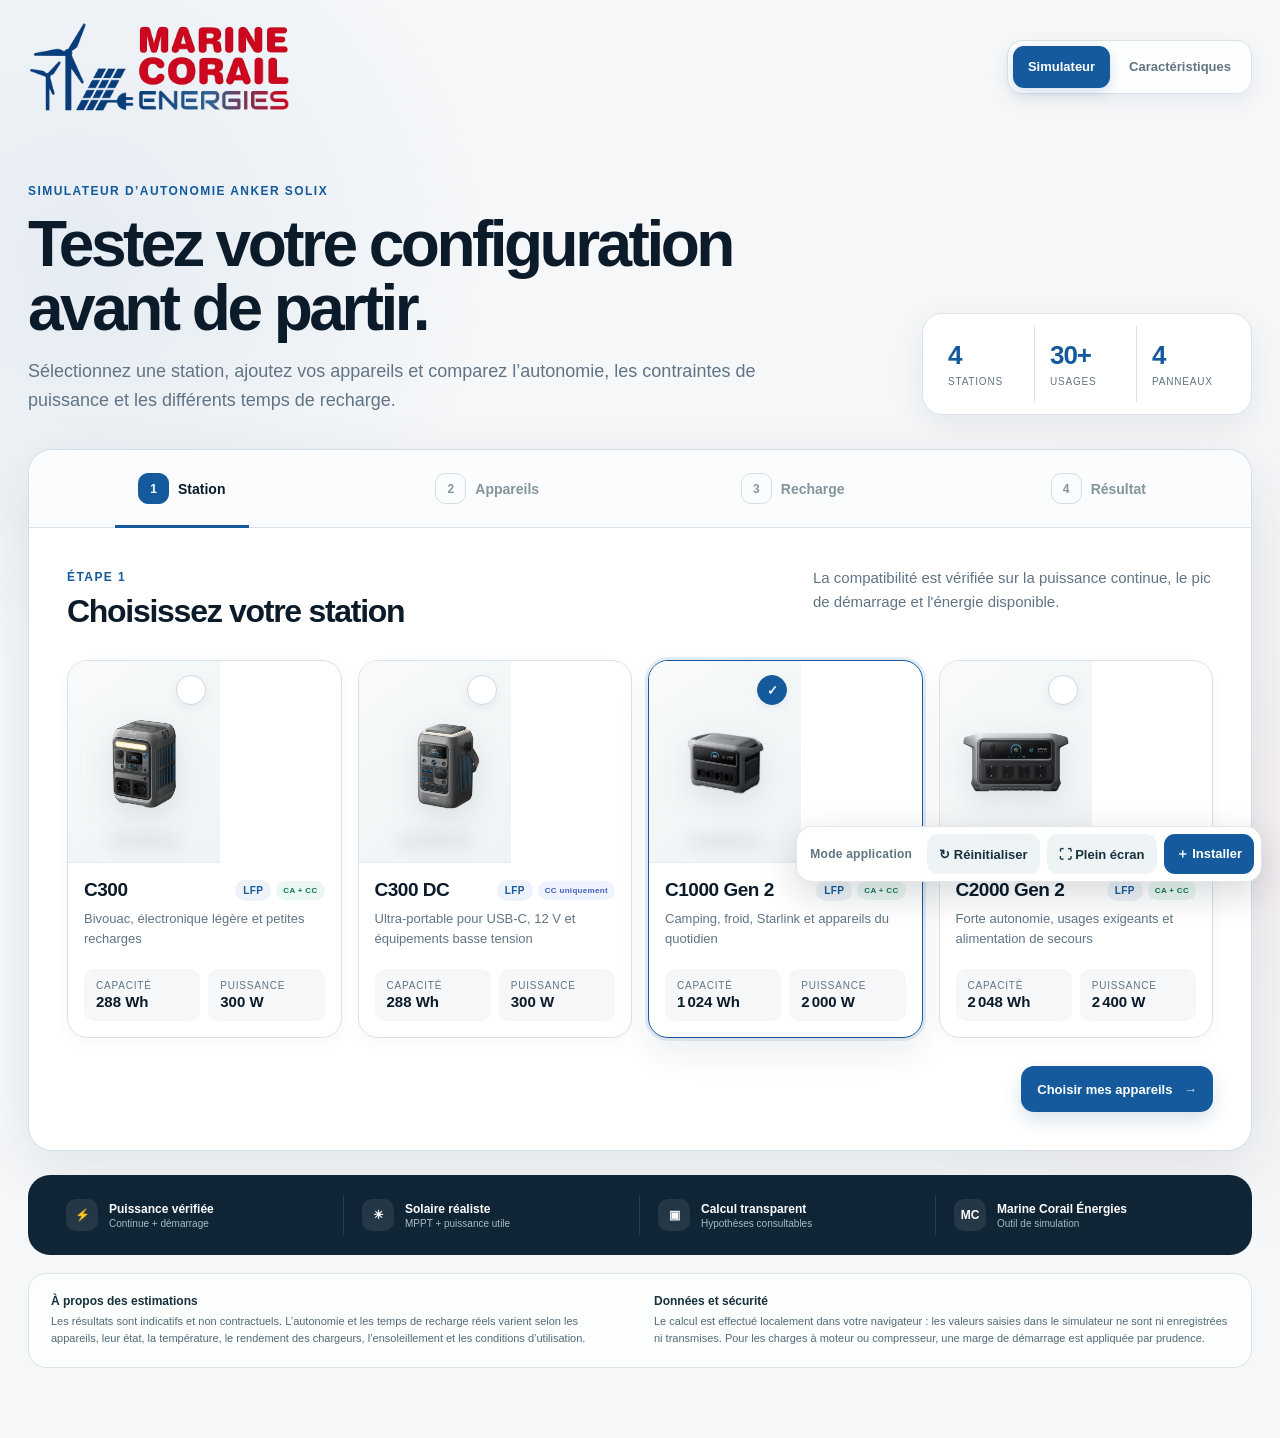
==== app.html @ abbec447 "Update to v1.5 - kiosk and PWA modes" ====
<!doctype html>
<html lang="fr">
<head>
  <meta charset="utf-8" />
  <meta name="viewport" content="width=device-width, initial-scale=1" />
  <meta name="description" content="Simulateur d'autonomie, recharge et caractéristiques Anker SOLIX par Marine Corail Énergies." />
  <meta name="theme-color" content="#071923" />
  <meta name="mobile-web-app-capable" content="yes" />
  <meta name="apple-mobile-web-app-capable" content="yes" />
  <meta name="apple-mobile-web-app-status-bar-style" content="black-translucent" />
  <link rel="manifest" href="manifest.webmanifest" />
  <link rel="apple-touch-icon" href="assets/icons/apple-touch-icon.png" />
  <title>Anker SOLIX — Application | Marine Corail Énergies</title>
  <link rel="stylesheet" href="styles.css" />
</head>
<body data-run-mode="app">
  <div class="ambient ambient-a"></div>
  <div class="ambient ambient-b"></div>

  <header class="site-header">
    <a class="brand" href="#simulateur" aria-label="Marine Corail Énergies - Simulateur Anker SOLIX">
      <img class="brand-logo" src="assets/images/logo-marine-corail-energies.png" alt="Marine Corail Énergies" />
    </a>
    <nav class="main-nav" aria-label="Navigation principale">
      <button class="main-nav-btn active" data-view-target="simulator">Simulateur</button>
      <button class="main-nav-btn" data-view-target="specs">Caractéristiques</button>
    </nav>
  </header>

  <main class="shell">
    <section id="simulatorView" class="view-panel active" data-view="simulator">
    <section class="hero">
      <div>
        <span class="eyebrow">SIMULATEUR D’AUTONOMIE ANKER SOLIX</span>
        <h1>Testez votre configuration avant de partir.</h1>
        <p>Sélectionnez une station, ajoutez vos appareils et comparez l’autonomie, les contraintes de puissance et les différents temps de recharge.</p>
      </div>
      <div class="hero-proof" aria-label="Périmètre du simulateur">
        <div class="proof-card"><strong>4</strong><span>stations</span></div>
        <div class="proof-card"><strong>30+</strong><span>usages</span></div>
        <div class="proof-card"><strong>4</strong><span>panneaux</span></div>
      </div>
    </section>

    <section class="app-layout">
      <div class="wizard-card">
        <nav class="steps" aria-label="Étapes du simulateur">
          <button class="step-tab active" data-step-target="1"><span>1</span><b>Station</b></button>
          <button class="step-tab" data-step-target="2"><span>2</span><b>Appareils</b></button>
          <button class="step-tab" data-step-target="3"><span>3</span><b>Recharge</b></button>
          <button class="step-tab" data-step-target="4"><span>4</span><b>Résultat</b></button>
        </nav>

        <div class="step-panel active" data-step="1">
          <div class="section-heading">
            <div><span class="section-kicker">ÉTAPE 1</span><h2>Choisissez votre station</h2></div>
            <p>La compatibilité est vérifiée sur la puissance continue, le pic de démarrage et l'énergie disponible.</p>
          </div>
          <div id="stationGrid" class="station-grid"></div>
          <div id="extensionBox" class="extension-box hidden"></div>
          <div class="wizard-actions right"><button class="btn primary" data-next>Choisir mes appareils <span>→</span></button></div>
        </div>

        <div class="step-panel" data-step="2">
          <div class="section-heading">
            <div><span class="section-kicker">ÉTAPE 2</span><h2>Que voulez-vous alimenter ?</h2></div>
            <p>Les consommations types sont préremplies. Vous pouvez ajuster chaque usage ensuite.</p>
          </div>

          <div class="appliance-toolbar">
            <label class="appliance-search">
              <span aria-hidden="true">⌕</span>
              <input id="applianceSearch" type="search" placeholder="Rechercher un appareil…" autocomplete="off" />
            </label>
            <div class="category-row" id="categoryFilters"></div>
          </div>
          <div id="applianceGrid" class="appliance-grid"></div>

          <div class="selected-wrap">
            <div class="selected-header">
              <div><h3>Votre sélection</h3><p id="selectedCount">Aucun appareil ajouté</p></div>
              <button id="addCustomBtn" class="btn ghost">+ Appareil personnalisé</button>
            </div>
            <div id="selectedAppliances" class="selected-list empty-state">
              <div class="empty-icon">＋</div><p>Ajoutez vos appareils pour calculer votre autonomie.</p>
            </div>
          </div>
          <div class="wizard-actions"><button class="btn subtle" data-prev>← Station</button><button class="btn primary" data-next>Choisir la recharge <span>→</span></button></div>
        </div>

        <div class="step-panel" data-step="3">
          <div class="section-heading">
            <div><span class="section-kicker">ÉTAPE 3</span><h2>Comment allez-vous la recharger ?</h2></div>
            <p>Comparez le secteur, le véhicule et le solaire. Pour le solaire, nous vérifions aussi la compatibilité électrique.</p>
          </div>

          <div class="soc-card">
            <div class="soc-top"><div><span>Niveau de batterie actuel</span><strong id="socValue">20 %</strong></div><div><span>Objectif</span><strong>100 %</strong></div></div>
            <input id="socSlider" type="range" min="0" max="90" step="5" value="20" aria-label="Niveau de batterie actuel" />
          </div>

          <div class="charge-choice-head">
            <div>
              <h3>Comparez vos modes de recharge</h3>
              <p>Vous pouvez en sélectionner plusieurs. Les estimations se mettent à jour instantanément.</p>
            </div>
            <span class="multi-select-hint">Sélection multiple</span>
          </div>
          <div id="chargeMethods" class="charge-methods"></div>

          <div id="solarConfigurator" class="solar-config hidden">
            <div class="solar-head"><div><span class="sun-icon">☀</span><div><h3>Recharge solaire</h3><p>Choisissez le panneau et la quantité.</p></div></div><span id="solarCompatibilityBadge" class="mini-badge neutral">À configurer</span></div>
            <div class="solar-fields">
              <label>Panneau<select id="solarPanelSelect"></select></label>
              <label>Quantité<select id="solarQty"><option value="1">1 panneau</option><option value="2">2 panneaux</option><option value="3">3 panneaux</option></select></label>
              <label>Conditions solaires<select id="solarCondition"><option value="excellent">Excellentes</option><option value="good" selected>Bonnes</option><option value="average">Moyennes</option></select></label>
            </div>
            <div id="solarWiringNote" class="info-strip"></div>
          </div>

          <div id="liveChargeEstimate" class="live-charge-estimate" aria-live="polite"></div>

          <div class="wizard-actions"><button class="btn subtle" data-prev>← Appareils</button><button class="btn primary" data-next>Voir mon résultat <span>→</span></button></div>
        </div>

        <div class="step-panel" data-step="4">
          <div class="results-hero" id="resultsHero"></div>
          <div class="results-grid">
            <div class="result-card"><span class="result-label">Consommation estimée</span><strong id="resultEnergy">—</strong><small>par jour selon vos usages</small></div>
            <div class="result-card"><span class="result-label">Puissance simultanée</span><strong id="resultContinuous">—</strong><small id="resultContinuousSub">—</small></div>
            <div class="result-card"><span class="result-label">Pic de démarrage</span><strong id="resultPeak">—</strong><small id="resultPeakSub">—</small></div>
            <div class="result-card"><span class="result-label">Recharge la plus rapide</span><strong id="resultCharge">—</strong><small id="resultChargeSub">—</small></div>
          </div>
          <div id="recommendationBox" class="recommendation hidden"></div>
          <details class="details-card">
            <summary>Voir les hypothèses et le détail du calcul</summary>
            <div id="calculationDetails" class="details-content"></div>
          </details>
          <div class="legal-note">Estimation indicative et non contractuelle. La consommation réelle dépend des appareils, de leur âge, de la température, du rendement des chargeurs et des conditions d'utilisation. Les appareils à moteur ou compresseur peuvent présenter des pointes de démarrage très supérieures à leur puissance nominale.</div>
          <div class="wizard-actions"><button class="btn subtle" data-prev>← Modifier la recharge</button><button class="btn primary" id="restartBtn">Recommencer</button></div>
        </div>
      </div>

      <aside class="live-summary" id="liveSummary">
        <div class="summary-topline"><span>APERÇU EN DIRECT</span><span class="live-dot"></span></div>
        <div class="summary-station">
          <div class="summary-product"><img id="summaryStationImage" src="assets/images/anker-solix-c1000-gen2.webp" alt="" /></div>
          <div><small>Station sélectionnée</small><strong id="summaryStation">C1000 Gen 2</strong><span id="summaryCapacity">1 024 Wh • 2 000 W</span></div>
        </div>
        <div class="summary-metric focus"><span>Autonomie estimée</span><strong id="summaryRuntime">—</strong><small id="summaryRuntimeHint">Ajoutez des appareils</small></div>
        <div class="summary-metric charge-summary"><span>Recharge la plus rapide</span><strong id="summaryChargeTime">—</strong><small id="summaryChargeHint">Choisissez un mode de recharge</small></div>
        <div class="meter-block"><div class="meter-label"><span>Charge continue</span><b id="summaryContinuous">0 / 2 000 W</b></div><div class="meter"><i id="continuousMeter"></i></div></div>
        <div class="meter-block"><div class="meter-label"><span>Pic de démarrage</span><b id="summaryPeak">0 / 3 000 W</b></div><div class="meter"><i id="peakMeter"></i></div></div>
        <div id="summaryStatus" class="summary-status neutral"><span>●</span><div><strong>Prêt à simuler</strong><small>Sélectionnez vos usages.</small></div></div>
        <button class="summary-cta" data-step-target="4">Voir le bilan détaillé <span>→</span></button>
      </aside>
    </section>

    <div class="mobile-live-bar" id="mobileLiveBar" aria-live="polite" aria-label="Résumé de la simulation">
      <div class="mobile-live-main">
        <span class="mobile-live-label" id="mobileSummaryStation">C1000 Gen 2</span>
        <strong id="mobileSummaryRuntime">—</strong>
      </div>
      <div class="mobile-live-status neutral" id="mobileSummaryStatus"><span>●</span><b>Prêt</b></div>
    </div>

    <section class="trust-band">
      <div><span>⚡</span><div><strong>Puissance vérifiée</strong><small>Continue + démarrage</small></div></div>
      <div><span>☀</span><div><strong>Solaire réaliste</strong><small>MPPT + puissance utile</small></div></div>
      <div><span>▣</span><div><strong>Calcul transparent</strong><small>Hypothèses consultables</small></div></div>
      <div><span>MC</span><div><strong>Marine Corail Énergies</strong><small>Outil de simulation</small></div></div>
    </section>

    </section>

    <section id="specsView" class="view-panel" data-view="specs">
      <section class="specs-hero">
        <div>
          <span class="eyebrow">GUIDE DES MODÈLES ANKER SOLIX</span>
          <h1>Comparez les stations en un coup d’œil.</h1>
          <p>Capacité, puissance, recharge, solaire, connectique et encombrement. Les informations sont présentées comme un guide technique complémentaire au simulateur.</p>
        </div>
        <button class="btn primary specs-to-simulator" data-view-target="simulator">Ouvrir le simulateur <span>→</span></button>
      </section>

      <div id="specCards" class="spec-cards"></div>

      <section class="comparison-section">
        <div class="section-heading specs-heading">
          <div><span class="section-kicker">COMPARATIF</span><h2>Les différences essentielles</h2></div>
          <p>Faites défiler horizontalement le tableau sur mobile si nécessaire.</p>
        </div>
        <div class="comparison-scroll"><table id="specComparison" class="comparison-table"></table></div>
      </section>

      <section class="panel-guide">
        <div class="section-heading specs-heading">
          <div><span class="section-kicker">SOLAIRE</span><h2>Compatibilité des panneaux</h2></div>
          <p>Le simulateur vérifie ensuite automatiquement les limites de tension, courant et puissance selon le montage.</p>
        </div>
        <div id="panelCompatibility" class="panel-compatibility"></div>
      </section>
    </section>

    <footer class="simulator-footer">
      <div>
        <strong>À propos des estimations</strong>
        <p>Les résultats sont indicatifs et non contractuels. L’autonomie et les temps de recharge réels varient selon les appareils, leur état, la température, le rendement des chargeurs, l’ensoleillement et les conditions d’utilisation.</p>
      </div>
      <div>
        <strong>Données et sécurité</strong>
        <p>Le calcul est effectué localement dans votre navigateur : les valeurs saisies dans le simulateur ne sont ni enregistrées ni transmises. Pour les charges à moteur ou compresseur, une marge de démarrage est appliquée par prudence.</p>
      </div>
    </footer>
  </main>

  <dialog id="customDialog" class="custom-dialog">
    <form method="dialog" id="customForm">
      <div class="dialog-head"><div><span class="section-kicker">APPAREIL PERSONNALISÉ</span><h3>Ajoutez votre équipement</h3></div><button class="dialog-close" value="cancel" aria-label="Fermer">×</button></div>
      <div class="form-grid">
        <label class="span-2">Nom de l'appareil<input id="customName" required placeholder="Ex. dessalinisateur" /></label>
        <label>Puissance nominale (W)<input id="customPower" type="number" min="1" value="100" required /></label>
        <label>Heures / jour<input id="customHours" type="number" min="0.1" max="24" step="0.1" value="2" required /></label>
        <label>Quantité<input id="customQty" type="number" min="1" max="20" value="1" required /></label>
        <label>Alimentation<select id="customSupply"><option value="ac">Prise 230 V</option><option value="either">USB / 12 V / CC</option></select></label>
        <label>Pic de démarrage (W)<input id="customStartup" type="number" min="1" value="100" /></label>
      </div>
      <label class="checkbox-line"><input id="customMotor" type="checkbox" /> <span>Cet appareil possède un moteur / compresseur</span></label>
      <div class="dialog-actions"><button class="btn subtle" value="cancel">Annuler</button><button class="btn primary" id="customSubmit" value="default">Ajouter l'appareil</button></div>
    </form>
  </dialog>

  <script src="data.js"></script>
  <script src="app.js"></script>
  <script src="shell-mode.js"></script>
</body>
</html>
---- styles.css ----
:root {
  --ink: #071923;
  --ink-2: #17303c;
  --muted: #617480;
  --line: #dce5e9;
  --panel: rgba(255,255,255,.93);
  --bg: #f4f7f7;
  --aqua: #00b8ad;
  --aqua-dark: #07877f;
  --coral: #ff6d57;
  --sun: #f1af23;
  --good: #118b68;
  --warn: #c87b13;
  --bad: #c74646;
  --shadow: 0 18px 60px rgba(7,25,35,.10);
  --radius: 24px;
}

* { box-sizing: border-box; }
html { scroll-behavior: smooth; }
body { margin: 0; font-family: Inter, ui-sans-serif, -apple-system, BlinkMacSystemFont, "Segoe UI", sans-serif; color: var(--ink); background: var(--bg); min-height: 100vh; }
button, input, select { font: inherit; }
button { color: inherit; }
.ambient { position: fixed; width: 36rem; height: 36rem; border-radius: 50%; filter: blur(90px); opacity: .15; pointer-events: none; z-index: -1; }
.ambient-a { background: #28d8cc; left: -14rem; top: 12rem; }
.ambient-b { background: #ff7d66; right: -17rem; top: 34rem; }

.site-header { max-width: 1320px; margin: 0 auto; padding: 26px 28px 14px; display: flex; align-items: center; justify-content: space-between; gap: 18px; }
.brand { display: inline-flex; align-items: center; gap: 12px; color: inherit; text-decoration: none; }
.brand-mark { display: grid; place-items: center; width: 46px; height: 46px; border-radius: 14px; background: var(--ink); color: white; font-weight: 900; font-size: 13px; letter-spacing: -.04em; box-shadow: 0 8px 20px rgba(7,25,35,.18); }
.brand-copy { display: grid; gap: 2px; }
.brand-copy strong { font-size: 14px; letter-spacing: .08em; }
.brand-copy small { font-size: 9px; letter-spacing: .18em; color: var(--muted); font-weight: 800; }
.header-pill { border: 1px solid var(--line); background: rgba(255,255,255,.72); backdrop-filter: blur(12px); border-radius: 999px; padding: 10px 14px; font-size: 12px; color: var(--ink-2); font-weight: 700; display: flex; align-items: center; gap: 8px; }
.status-dot { width: 8px; height: 8px; border-radius: 50%; background: var(--aqua); box-shadow: 0 0 0 4px rgba(0,184,173,.12); }

.shell { max-width: 1320px; margin: 0 auto; padding: 12px 28px 70px; }
.hero { display: grid; grid-template-columns: 1.35fr .65fr; gap: 50px; align-items: end; padding: 58px 0 44px; }
.eyebrow, .section-kicker { color: var(--aqua-dark); font-size: 11px; font-weight: 900; letter-spacing: .16em; }
.hero h1 { font-size: clamp(38px, 5vw, 72px); line-height: .98; letter-spacing: -.055em; max-width: 900px; margin: 14px 0 20px; }
.hero p { max-width: 760px; font-size: 18px; line-height: 1.65; color: var(--muted); margin: 0; }
.hero-proof { display: grid; grid-template-columns: repeat(3, 1fr); background: var(--ink); border-radius: 24px; padding: 18px; gap: 2px; box-shadow: var(--shadow); }
.proof-card { padding: 18px 12px; color: white; border-right: 1px solid rgba(255,255,255,.12); }
.proof-card:last-child { border-right: 0; }
.proof-card strong { display: block; font-size: 27px; letter-spacing: -.04em; }
.proof-card span { display: block; margin-top: 4px; font-size: 10px; color: #b6c6cc; line-height: 1.35; text-transform: uppercase; letter-spacing: .08em; }

.app-layout { display: grid; grid-template-columns: minmax(0, 1fr) 330px; gap: 24px; align-items: start; }
.wizard-card, .live-summary { background: var(--panel); backdrop-filter: blur(12px); border: 1px solid rgba(205,217,222,.9); box-shadow: var(--shadow); }
.wizard-card { border-radius: var(--radius); overflow: hidden; }
.steps { height: 76px; display: grid; grid-template-columns: repeat(4, 1fr); border-bottom: 1px solid var(--line); background: rgba(247,250,250,.85); }
.step-tab { border: 0; background: transparent; display: flex; align-items: center; justify-content: center; gap: 9px; cursor: pointer; color: #84959d; position: relative; }
.step-tab span { width: 28px; height: 28px; border-radius: 9px; display: grid; place-items: center; border: 1px solid #d3dfe3; font-size: 11px; font-weight: 800; }
.step-tab b { font-size: 12px; }
.step-tab.active { color: var(--ink); }
.step-tab.active span { color: white; background: var(--ink); border-color: var(--ink); }
.step-tab.active::after { content: ""; position: absolute; bottom: -1px; height: 2px; left: 28%; right: 28%; background: var(--aqua); }

.step-panel { display: none; padding: 34px; }
.step-panel.active { display: block; animation: fadeIn .25s ease both; }
@keyframes fadeIn { from { opacity: 0; transform: translateY(5px); } to { opacity: 1; transform: none; } }
.section-heading { display: flex; justify-content: space-between; gap: 30px; align-items: end; margin-bottom: 28px; }
.section-heading h2 { font-size: 30px; letter-spacing: -.04em; margin: 7px 0 0; }
.section-heading p { max-width: 400px; font-size: 13px; line-height: 1.55; color: var(--muted); margin: 0; }

.station-grid { display: grid; grid-template-columns: repeat(3, 1fr); gap: 14px; }
.station-card { border: 1px solid var(--line); border-radius: 19px; padding: 18px; background: white; cursor: pointer; text-align: left; transition: .2s ease; min-height: 262px; display: flex; flex-direction: column; }
.station-card:hover { transform: translateY(-2px); border-color: #b8cacd; box-shadow: 0 12px 30px rgba(7,25,35,.07); }
.station-card.selected { border-color: var(--aqua); box-shadow: 0 0 0 3px rgba(0,184,173,.10); }
.device-visual { height: 94px; display: flex; align-items: center; justify-content: center; position: relative; margin-bottom: 8px; }
.device-body { width: 118px; height: 72px; border-radius: 14px; background: linear-gradient(145deg,#1e2d34,#071923); box-shadow: 0 16px 22px rgba(7,25,35,.18); position: relative; }
.device-body::before { content: "SOLIX"; position: absolute; left: 14px; top: 12px; color: #aebdc2; font-size: 8px; letter-spacing: .14em; font-weight: 800; }
.device-body::after { content: ""; position: absolute; width: 28px; height: 18px; border: 1px solid #52656d; border-radius: 4px; right: 12px; top: 12px; background: #0b171d; }
.device-c300 .device-body { width: 88px; height: 62px; }
.device-c2000-gen2 .device-body { width: 140px; height: 76px; }
.station-select { position: absolute; right: 0; top: 0; width: 24px; height: 24px; border-radius: 8px; border: 1px solid var(--line); display: grid; place-items: center; background: white; color: white; font-weight: 900; font-size: 12px; }
.station-card.selected .station-select { background: var(--aqua); border-color: var(--aqua); }
.station-card h3 { margin: 7px 0 4px; font-size: 16px; }
.station-card .station-sub { color: var(--muted); font-size: 11px; margin-bottom: 14px; }
.station-specs { margin-top: auto; display: grid; grid-template-columns: 1fr 1fr; gap: 8px; }
.spec-pill { padding: 9px 10px; background: #f5f8f8; border-radius: 10px; }
.spec-pill span { display: block; color: var(--muted); font-size: 9px; text-transform: uppercase; letter-spacing: .08em; }
.spec-pill strong { display: block; margin-top: 2px; font-size: 13px; }
.station-tags { display: flex; gap: 5px; flex-wrap: wrap; margin-top: 10px; }
.station-tags span { padding: 5px 7px; border-radius: 999px; background: #edf7f6; color: #216f69; font-size: 9px; font-weight: 800; }

.extension-box { margin-top: 18px; padding: 18px; border: 1px solid #cae7e4; background: #f2fbfa; border-radius: 16px; display: flex; align-items: center; justify-content: space-between; gap: 20px; }
.extension-box.hidden { display: none; }
.extension-copy { display: flex; align-items: center; gap: 14px; }
.extension-icon { width: 42px; height: 42px; display: grid; place-items: center; border-radius: 12px; background: var(--ink); color: white; font-weight: 900; }
.extension-copy h4 { margin: 0 0 3px; font-size: 14px; }
.extension-copy p { margin: 0; color: var(--muted); font-size: 11px; }
.switch { position: relative; width: 48px; height: 28px; }
.switch input { opacity: 0; width: 0; height: 0; }
.switch span { position: absolute; inset: 0; border-radius: 999px; background: #c6d3d7; cursor: pointer; transition: .2s; }
.switch span::before { content: ""; position: absolute; width: 20px; height: 20px; left: 4px; top: 4px; border-radius: 50%; background: white; transition: .2s; box-shadow: 0 2px 6px rgba(0,0,0,.2); }
.switch input:checked + span { background: var(--aqua); }
.switch input:checked + span::before { transform: translateX(20px); }

.category-row { display: flex; flex-wrap: wrap; gap: 8px; margin-bottom: 18px; }
.category-btn { border: 1px solid var(--line); background: white; border-radius: 999px; padding: 8px 12px; font-size: 11px; font-weight: 750; cursor: pointer; }
.category-btn.active { background: var(--ink); color: white; border-color: var(--ink); }
.appliance-grid { display: grid; grid-template-columns: repeat(4, 1fr); gap: 10px; max-height: 420px; overflow: auto; padding-right: 4px; }
.appliance-card { border: 1px solid var(--line); background: white; border-radius: 15px; padding: 13px; text-align: left; cursor: pointer; min-height: 126px; display: flex; flex-direction: column; transition: .18s; }
.appliance-card:hover { border-color: #b9c9cd; transform: translateY(-1px); }
.appliance-card.added { border-color: var(--aqua); background: #f5fcfb; }
.appliance-icon { width: 34px; height: 34px; display: grid; place-items: center; border-radius: 10px; background: #f0f5f5; font-size: 16px; margin-bottom: 10px; }
.appliance-card h4 { font-size: 12px; margin: 0 0 3px; }
.appliance-card p { margin: 0; font-size: 9px; line-height: 1.4; color: var(--muted); }
.appliance-add { margin-top: auto; padding-top: 8px; font-size: 9px; color: var(--aqua-dark); font-weight: 900; text-transform: uppercase; letter-spacing: .08em; }

.selected-wrap { margin-top: 24px; border-top: 1px solid var(--line); padding-top: 22px; }
.selected-header { display: flex; justify-content: space-between; align-items: center; gap: 12px; margin-bottom: 12px; }
.selected-header h3 { margin: 0; font-size: 17px; }
.selected-header p { margin: 3px 0 0; font-size: 10px; color: var(--muted); }
.selected-list { display: grid; gap: 9px; }
.selected-list.empty-state { min-height: 90px; place-items: center; text-align: center; color: var(--muted); background: #f7f9f9; border: 1px dashed #cfdadd; border-radius: 14px; padding: 15px; }
.empty-icon { width: 36px; height: 36px; display: grid; place-items: center; border-radius: 50%; background: white; border: 1px solid var(--line); color: var(--aqua-dark); font-size: 20px; margin: 0 auto 6px; }
.selected-list.empty-state p { margin: 0; font-size: 11px; }
.selected-item { display: grid; grid-template-columns: minmax(150px, 1.4fr) repeat(2, minmax(90px,.55fr)) 34px; gap: 10px; align-items: center; border: 1px solid var(--line); border-radius: 14px; padding: 11px; background: white; }
.selected-name { display: flex; align-items: center; gap: 10px; min-width: 0; }
.selected-name .appliance-icon { margin: 0; flex: 0 0 auto; }
.selected-name strong { display: block; font-size: 11px; white-space: nowrap; overflow: hidden; text-overflow: ellipsis; }
.selected-name small { display: block; font-size: 9px; color: var(--muted); margin-top: 2px; }
.mini-field label { display: block; font-size: 8px; text-transform: uppercase; letter-spacing: .08em; color: var(--muted); margin-bottom: 3px; }
.mini-field input { width: 100%; min-width: 0; border: 1px solid var(--line); border-radius: 9px; padding: 7px 8px; background: #fbfcfc; font-size: 11px; }
.remove-btn { width: 30px; height: 30px; border: 0; border-radius: 9px; background: #f6f8f8; color: #88989f; cursor: pointer; }
.remove-btn:hover { color: var(--bad); background: #fff1f1; }

.soc-card { padding: 18px; border: 1px solid var(--line); border-radius: 16px; background: #f9fbfb; margin-bottom: 18px; }
.soc-top { display: flex; justify-content: space-between; margin-bottom: 12px; }
.soc-top div { display: grid; gap: 3px; }
.soc-top div:last-child { text-align: right; }
.soc-top span { font-size: 10px; color: var(--muted); }
.soc-top strong { font-size: 18px; }
input[type="range"] { width: 100%; accent-color: var(--aqua); }
.charge-methods { display: grid; grid-template-columns: repeat(4, 1fr); gap: 10px; }
.charge-card { min-height: 122px; padding: 15px; border: 1px solid var(--line); border-radius: 15px; background: white; cursor: pointer; text-align: left; position: relative; }
.charge-card.disabled { opacity: .42; cursor: not-allowed; }
.charge-card.selected { border-color: var(--aqua); box-shadow: 0 0 0 3px rgba(0,184,173,.10); }
.charge-card .charge-icon { font-size: 20px; }
.charge-card h4 { margin: 10px 0 3px; font-size: 12px; }
.charge-card p { margin: 0; font-size: 9px; color: var(--muted); line-height: 1.4; }
.charge-card .check { position: absolute; right: 10px; top: 10px; width: 19px; height: 19px; border: 1px solid var(--line); border-radius: 6px; display: grid; place-items: center; color: white; font-size: 9px; }
.charge-card.selected .check { background: var(--aqua); border-color: var(--aqua); }
.solar-config { margin-top: 16px; border-radius: 17px; padding: 18px; background: linear-gradient(135deg,#fffaf0,#fffdf8); border: 1px solid #f1dfb9; }
.solar-config.hidden { display: none; }
.solar-head { display: flex; align-items: center; justify-content: space-between; gap: 14px; margin-bottom: 16px; }
.solar-head > div { display: flex; gap: 11px; align-items: center; }
.sun-icon { width: 38px; height: 38px; border-radius: 11px; display: grid; place-items: center; background: #fff0c8; color: #a96d00; font-size: 21px; }
.solar-head h3 { margin: 0; font-size: 14px; }
.solar-head p { margin: 2px 0 0; font-size: 9px; color: var(--muted); }
.solar-fields { display: grid; grid-template-columns: 1.3fr .8fr 1fr; gap: 10px; }
.solar-fields label, .form-grid label { display: grid; gap: 5px; font-size: 9px; color: var(--muted); text-transform: uppercase; letter-spacing: .06em; font-weight: 800; }
.solar-fields select, .form-grid input { border: 1px solid #d6dfe2; border-radius: 10px; background: white; padding: 10px; color: var(--ink); text-transform: none; letter-spacing: normal; }
.info-strip { margin-top: 12px; padding: 10px 12px; border-radius: 10px; background: rgba(255,255,255,.65); font-size: 10px; line-height: 1.45; color: #665626; }
.mini-badge { padding: 7px 9px; border-radius: 999px; font-size: 9px; font-weight: 900; }
.mini-badge.good { background: #e6f7f0; color: var(--good); }
.mini-badge.warn { background: #fff1d7; color: var(--warn); }
.mini-badge.bad { background: #ffe8e8; color: var(--bad); }
.mini-badge.neutral { background: #eef3f4; color: var(--muted); }

.wizard-actions { display: flex; justify-content: space-between; gap: 10px; margin-top: 28px; }
.wizard-actions.right { justify-content: flex-end; }
.btn { border: 0; border-radius: 12px; padding: 12px 16px; font-size: 11px; font-weight: 850; cursor: pointer; }
.btn.primary { background: var(--ink); color: white; box-shadow: 0 8px 18px rgba(7,25,35,.13); }
.btn.primary:hover { background: #112d3b; transform: translateY(-1px); }
.btn.primary span { color: #68e3da; margin-left: 8px; }
.btn.subtle { background: #f2f5f5; color: var(--ink-2); }
.btn.ghost { background: white; color: var(--aqua-dark); border: 1px solid #cce3e1; padding: 9px 12px; }

.live-summary { position: sticky; top: 18px; border-radius: var(--radius); padding: 22px; }
.summary-topline { display: flex; align-items: center; justify-content: space-between; font-size: 9px; font-weight: 900; letter-spacing: .13em; color: var(--muted); }
.live-dot { width: 7px; height: 7px; border-radius: 50%; background: var(--aqua); box-shadow: 0 0 0 4px rgba(0,184,173,.12); }
.summary-station { display: flex; align-items: center; gap: 12px; padding: 19px 0; border-bottom: 1px solid var(--line); }
.mini-device { width: 58px; height: 46px; border-radius: 10px; background: var(--ink); position: relative; box-shadow: 0 8px 15px rgba(7,25,35,.15); flex: 0 0 auto; }
.mini-device span { position: absolute; width: 15px; height: 10px; border: 1px solid #52646c; right: 8px; top: 8px; border-radius: 3px; }
.mini-device i { position: absolute; width: 4px; height: 4px; border-radius: 50%; left: 10px; bottom: 10px; background: var(--aqua); }
.summary-station small { display: block; color: var(--muted); font-size: 9px; }
.summary-station strong { display: block; font-size: 13px; margin-top: 2px; }
.summary-station span { display: block; font-size: 9px; color: var(--muted); margin-top: 2px; }
.summary-metric { padding: 22px 0 16px; }
.summary-metric span { display: block; font-size: 10px; color: var(--muted); }
.summary-metric strong { display: block; font-size: 32px; letter-spacing: -.05em; margin-top: 4px; }
.summary-metric small { display: block; color: var(--muted); margin-top: 3px; font-size: 9px; }
.meter-block { margin: 13px 0; }
.meter-label { display: flex; justify-content: space-between; gap: 8px; font-size: 9px; color: var(--muted); margin-bottom: 6px; }
.meter-label b { color: var(--ink-2); }
.meter { height: 7px; background: #edf2f3; border-radius: 999px; overflow: hidden; }
.meter i { display: block; height: 100%; width: 0; background: var(--aqua); border-radius: inherit; transition: width .25s ease; }
.meter i.warn { background: var(--warn); }
.meter i.bad { background: var(--bad); }
.summary-status { margin-top: 18px; padding: 12px; border-radius: 13px; display: flex; gap: 9px; align-items: flex-start; }
.summary-status span { font-size: 10px; margin-top: 2px; }
.summary-status strong { display: block; font-size: 10px; }
.summary-status small { display: block; font-size: 8px; margin-top: 2px; line-height: 1.4; }
.summary-status.neutral { background: #f0f4f5; color: #6a7b83; }
.summary-status.good { background: #eaf8f3; color: var(--good); }
.summary-status.warn { background: #fff3df; color: var(--warn); }
.summary-status.bad { background: #ffeded; color: var(--bad); }
.summary-cta { width: 100%; margin-top: 15px; border: 0; border-radius: 12px; background: var(--ink); color: white; padding: 12px; font-size: 10px; font-weight: 850; cursor: pointer; }
.summary-cta span { color: #62ddd4; margin-left: 8px; }

.results-hero { border-radius: 20px; padding: 28px; color: white; background: var(--ink); position: relative; overflow: hidden; margin-bottom: 16px; }
.results-hero::after { content: ""; position: absolute; width: 220px; height: 220px; border-radius: 50%; right: -70px; top: -100px; background: rgba(0,184,173,.18); }
.results-hero.good { background: linear-gradient(135deg,#082b2b,#0c4d44); }
.results-hero.warn { background: linear-gradient(135deg,#3d2e0e,#725119); }
.results-hero.bad { background: linear-gradient(135deg,#3b1717,#702828); }
.result-status-line { display: flex; gap: 8px; align-items: center; font-size: 10px; text-transform: uppercase; letter-spacing: .12em; font-weight: 900; color: #cde2e1; }
.result-big { font-size: clamp(38px,6vw,64px); line-height: 1; letter-spacing: -.055em; margin: 12px 0 7px; position: relative; z-index: 1; }
.results-hero p { margin: 0; max-width: 720px; color: #d5e1e4; font-size: 12px; line-height: 1.55; position: relative; z-index: 1; }
.results-grid { display: grid; grid-template-columns: repeat(4,1fr); gap: 10px; }
.result-card { border: 1px solid var(--line); border-radius: 15px; padding: 15px; background: white; min-height: 112px; }
.result-label { display: block; font-size: 9px; color: var(--muted); }
.result-card strong { display: block; font-size: 19px; margin: 9px 0 4px; letter-spacing: -.03em; }
.result-card small { display: block; font-size: 8px; line-height: 1.4; color: var(--muted); }
.recommendation { margin-top: 14px; padding: 18px; border-radius: 16px; background: #f3faf9; border: 1px solid #cae5e2; display: flex; justify-content: space-between; gap: 16px; align-items: center; }
.recommendation.hidden { display: none; }
.recommendation h4 { margin: 0 0 4px; font-size: 13px; }
.recommendation p { margin: 0; font-size: 10px; color: var(--muted); }
.recommendation strong { font-size: 15px; white-space: nowrap; }
.details-card { margin-top: 14px; border: 1px solid var(--line); border-radius: 15px; background: white; }
.details-card summary { cursor: pointer; padding: 15px 17px; font-size: 10px; font-weight: 850; }
.details-content { padding: 0 17px 16px; color: var(--muted); font-size: 10px; line-height: 1.65; }
.details-content ul { margin: 8px 0 0; padding-left: 18px; }
.legal-note { margin-top: 14px; font-size: 9px; line-height: 1.55; color: #7c8c93; padding: 0 4px; }

.trust-band { margin-top: 24px; display: grid; grid-template-columns: repeat(4,1fr); background: var(--ink); color: white; border-radius: 22px; padding: 20px; }
.trust-band > div { display: flex; align-items: center; gap: 11px; padding: 4px 18px; border-right: 1px solid rgba(255,255,255,.12); }
.trust-band > div:last-child { border-right: 0; }
.trust-band > div > span { width: 32px; height: 32px; border-radius: 10px; background: rgba(255,255,255,.09); display: grid; place-items: center; font-size: 12px; font-weight: 900; }
.trust-band strong { display: block; font-size: 10px; }
.trust-band small { display: block; color: #a8bbc2; font-size: 8px; margin-top: 2px; }

.custom-dialog { border: 0; border-radius: 22px; padding: 0; width: min(620px, calc(100vw - 28px)); box-shadow: 0 30px 100px rgba(7,25,35,.3); }
.custom-dialog::backdrop { background: rgba(4,17,23,.62); backdrop-filter: blur(5px); }
.custom-dialog form { padding: 24px; }
.dialog-head { display: flex; justify-content: space-between; gap: 16px; align-items: start; }
.dialog-head h3 { margin: 7px 0 0; font-size: 23px; letter-spacing: -.04em; }
.dialog-close { border: 0; width: 34px; height: 34px; border-radius: 10px; background: #f0f4f4; font-size: 20px; cursor: pointer; }
.form-grid { display: grid; grid-template-columns: 1fr 1fr; gap: 12px; margin-top: 22px; }
.form-grid .span-2 { grid-column: 1 / -1; }
.checkbox-line { display: flex; align-items: center; gap: 8px; margin-top: 14px; font-size: 10px; color: var(--muted); }
.checkbox-line input { accent-color: var(--aqua); }
.dialog-actions { display: flex; justify-content: flex-end; gap: 9px; margin-top: 22px; }

@media (max-width: 1100px) {
  .hero { grid-template-columns: 1fr; gap: 26px; }
  .hero-proof { max-width: 520px; }
  .app-layout { grid-template-columns: 1fr; }
  .live-summary { position: static; order: -1; display: grid; grid-template-columns: 1.2fr 1fr 1fr; gap: 16px; align-items: center; }
  .summary-topline { grid-column: 1 / -1; }
  .summary-station, .summary-metric { border: 0; padding: 0; }
  .live-summary .meter-block, .summary-status, .summary-cta { display: none; }
  .appliance-grid { grid-template-columns: repeat(3,1fr); }
}

@media (max-width: 760px) {
  .site-header { padding: 18px 16px 6px; }
  .header-pill { display: none; }
  .shell { padding: 0 12px 40px; }
  .hero { padding: 36px 4px 26px; }
  .hero h1 { font-size: 44px; }
  .hero p { font-size: 15px; }
  .hero-proof { grid-template-columns: repeat(3,1fr); padding: 12px; }
  .proof-card { padding: 10px 8px; }
  .proof-card strong { font-size: 21px; }
  .proof-card span { font-size: 8px; }
  .live-summary { grid-template-columns: 1fr 1fr; padding: 16px; }
  .summary-station { grid-column: 1 / -1; }
  .summary-metric strong { font-size: 25px; }
  .steps { height: 64px; }
  .step-tab { gap: 0; }
  .step-tab b { display: none; }
  .step-panel { padding: 22px 16px; }
  .section-heading { display: block; }
  .section-heading h2 { font-size: 25px; }
  .section-heading p { margin-top: 10px; }
  .station-grid { grid-template-columns: 1fr; }
  .station-card { min-height: 180px; display: grid; grid-template-columns: 120px 1fr; column-gap: 8px; }
  .device-visual { grid-row: 1 / span 4; height: auto; }
  .station-card .station-sub, .station-card h3, .station-specs, .station-tags { grid-column: 2; }
  .station-tags { align-self: start; }
  .extension-box { align-items: flex-start; }
  .appliance-grid { grid-template-columns: repeat(2,1fr); max-height: 470px; }
  .selected-header { align-items: flex-start; }
  .selected-item { grid-template-columns: 1fr 72px 34px; }
  .selected-item .usage-field { grid-column: 1 / 3; }
  .charge-methods { grid-template-columns: repeat(2,1fr); }
  .solar-fields { grid-template-columns: 1fr; }
  .results-grid { grid-template-columns: repeat(2,1fr); }
  .recommendation { display: block; }
  .recommendation strong { display: block; margin-top: 10px; }
  .trust-band { grid-template-columns: repeat(2,1fr); padding: 14px; }
  .trust-band > div { border: 0; padding: 9px; }
}

@media (max-width: 430px) {
  .hero h1 { font-size: 38px; }
  .appliance-grid { grid-template-columns: 1fr 1fr; gap: 8px; }
  .appliance-card { min-height: 118px; padding: 11px; }
  .results-grid { grid-template-columns: 1fr 1fr; }
  .result-card { min-height: 102px; }
  .wizard-actions .btn { flex: 1; padding-left: 10px; padding-right: 10px; }
  .form-grid { grid-template-columns: 1fr; }
  .form-grid .span-2 { grid-column: auto; }
}

/* V1.1 — lisibilité, recharge multiple et mobile */
body { font-size: 16px; overflow-x: hidden; }

/* Rehausse générale de la typographie secondaire */
.brand-copy small { font-size: 10px; }
.proof-card span { font-size: 11px; }
.step-tab b { font-size: 13px; }
.step-tab span { font-size: 12px; }
.section-heading p { font-size: 14px; }
.station-card h3 { font-size: 17px; }
.station-card .station-sub { font-size: 12px; }
.spec-pill span { font-size: 10px; }
.spec-pill strong { font-size: 14px; }
.station-tags span { font-size: 10px; }
.extension-copy p { font-size: 12px; }
.category-btn { font-size: 12px; min-height: 38px; }
.appliance-card h4 { font-size: 13px; }
.appliance-card p { font-size: 11px; }
.appliance-add { font-size: 10px; }
.selected-header p { font-size: 11px; }
.selected-name strong { font-size: 12px; }
.selected-name small { font-size: 10px; }
.mini-field label { font-size: 9px; }
.mini-field input { font-size: 13px; }
.soc-top span { font-size: 11px; }
.charge-card h4 { font-size: 14px; }
.charge-card p { font-size: 11px; }
.solar-head h3 { font-size: 16px; }
.solar-head p { font-size: 11px; }
.solar-fields label, .form-grid label { font-size: 10px; }
.info-strip { font-size: 11px; }
.btn { font-size: 12px; min-height: 44px; }
.summary-topline { font-size: 10px; }
.summary-station small, .summary-station span { font-size: 10px; }
.summary-station strong { font-size: 14px; }
.summary-metric span { font-size: 11px; }
.summary-metric small { font-size: 10px; }
.meter-label { font-size: 10px; }
.summary-status strong { font-size: 11px; }
.summary-status small { font-size: 10px; }
.summary-cta { font-size: 11px; min-height: 44px; }
.results-hero p { font-size: 14px; }
.result-label { font-size: 10px; }
.result-card small { font-size: 10px; }
.recommendation p, .details-card summary, .details-content { font-size: 11px; }
.legal-note { font-size: 10px; }
.trust-band strong { font-size: 11px; }
.trust-band small { font-size: 9px; }

.charge-choice-head { display: flex; align-items: end; justify-content: space-between; gap: 18px; margin: 4px 0 12px; }
.charge-choice-head h3 { margin: 0 0 4px; font-size: 17px; letter-spacing: -.02em; }
.charge-choice-head p { margin: 0; color: var(--muted); font-size: 12px; line-height: 1.45; }
.multi-select-hint { flex: 0 0 auto; padding: 7px 10px; border-radius: 999px; background: #edf7f6; color: var(--aqua-dark); font-size: 10px; font-weight: 850; }

.live-charge-estimate { margin-top: 18px; padding: 19px; border-radius: 18px; border: 1px solid #cfe4e3; background: linear-gradient(135deg,#f4fbfa,#ffffff); }
.live-charge-head { display: flex; justify-content: space-between; align-items: end; gap: 16px; margin-bottom: 14px; }
.live-charge-head h3 { margin: 5px 0 0; font-size: 20px; letter-spacing: -.03em; }
.fastest-pill { padding: 8px 11px; border-radius: 999px; background: var(--ink); color: white; font-size: 11px; font-weight: 850; white-space: nowrap; }
.charge-time-grid { display: grid; grid-template-columns: repeat(2,minmax(0,1fr)); gap: 10px; }
.charge-time-card { min-width: 0; display: grid; grid-template-columns: 38px minmax(0,1fr); gap: 11px; align-items: start; padding: 14px; border: 1px solid var(--line); background: white; border-radius: 14px; }
.charge-time-card.fastest { border-color: var(--aqua); box-shadow: 0 0 0 2px rgba(0,184,173,.08); }
.charge-time-icon { width: 38px; height: 38px; border-radius: 11px; display: grid; place-items: center; background: #eef7f6; font-size: 17px; }
.charge-time-card span { display: block; color: var(--muted); font-size: 11px; font-weight: 750; }
.charge-time-card strong { display: block; margin: 3px 0 3px; font-size: 21px; letter-spacing: -.03em; }
.charge-time-card small { display: block; color: var(--muted); font-size: 10px; line-height: 1.45; }

.charge-summary { padding-top: 0; }
.charge-summary strong { font-size: 24px; }

@media (max-width: 1100px) {
  .live-summary { grid-template-columns: 1.25fr .9fr .9fr .9fr; }
  .charge-summary { padding: 0; }
}

@media (max-width: 760px) {
  body { font-size: 16px; }
  .site-header { padding-top: 14px; }
  .brand-mark { width: 44px; height: 44px; }
  .brand-copy strong { font-size: 13px; }
  .hero { padding-top: 30px; }
  .hero h1 { font-size: clamp(36px, 11vw, 46px); line-height: 1.02; }
  .hero p { font-size: 16px; line-height: 1.55; }
  .proof-card span { font-size: 9px; }
  .live-summary { grid-template-columns: 1fr 1fr; gap: 12px; }
  .summary-station { grid-column: 1 / -1; }
  .summary-metric { padding: 0; }
  .summary-metric strong { font-size: 27px; }
  .charge-summary strong { font-size: 22px; }
  .step-panel { padding: 24px 16px; }
  .section-heading h2 { font-size: 27px; }
  .section-heading p { font-size: 14px; }
  .station-card { grid-template-columns: 112px 1fr; padding: 16px; }
  .appliance-grid { max-height: none; overflow: visible; }
  .appliance-card { min-height: 136px; padding: 13px; }
  .appliance-card h4 { font-size: 14px; }
  .appliance-card p { font-size: 11px; }
  .category-row { flex-wrap: nowrap; overflow-x: auto; padding-bottom: 3px; scrollbar-width: none; }
  .category-row::-webkit-scrollbar { display: none; }
  .category-btn { flex: 0 0 auto; padding: 9px 13px; }
  .charge-choice-head { align-items: flex-start; }
  .multi-select-hint { display: none; }
  .charge-methods { grid-template-columns: 1fr 1fr; }
  .charge-card { min-height: 132px; padding: 15px; }
  .charge-card .check { width: 24px; height: 24px; }
  .charge-card h4 { font-size: 15px; }
  .charge-card p { font-size: 11px; }
  .live-charge-head { align-items: flex-start; flex-direction: column; }
  .fastest-pill { white-space: normal; }
  .charge-time-grid { grid-template-columns: 1fr; }
  .charge-time-card strong { font-size: 23px; }
  .solar-fields select, .form-grid input, .mini-field input { font-size: 16px; min-height: 44px; }
  .soc-card { padding: 16px; }
  input[type="range"] { min-height: 32px; }
  .wizard-actions { position: sticky; bottom: 8px; z-index: 5; padding: 8px; margin-left: -8px; margin-right: -8px; border-radius: 14px; background: rgba(255,255,255,.92); backdrop-filter: blur(10px); box-shadow: 0 8px 24px rgba(7,25,35,.08); }
  .wizard-actions .btn { min-height: 48px; font-size: 13px; }
  .results-hero { padding: 24px 20px; }
  .result-card strong { font-size: 20px; }
}

@media (max-width: 480px) {
  .shell { padding-left: 10px; padding-right: 10px; }
  .hero { padding-left: 4px; padding-right: 4px; }
  .hero-proof { gap: 0; }
  .proof-card { padding: 9px 6px; }
  .live-summary { padding: 14px; }
  .station-card { grid-template-columns: 96px 1fr; }
  .device-body { transform: scale(.88); }
  .appliance-grid { grid-template-columns: 1fr 1fr; gap: 8px; }
  .appliance-card { padding: 12px; }
  .selected-item { gap: 8px; }
  .charge-methods { grid-template-columns: 1fr 1fr; gap: 8px; }
  .charge-card { min-height: 138px; padding: 13px; }
  .solar-config, .live-charge-estimate { padding: 15px; }
  .results-grid { grid-template-columns: 1fr; }
  .result-card { min-height: auto; }
  .trust-band { grid-template-columns: 1fr 1fr; }
}

@media (max-width: 360px) {
  .appliance-grid, .charge-methods { grid-template-columns: 1fr; }
  .proof-card span { font-size: 8px; }
  .wizard-actions { flex-direction: column-reverse; }
}

/* V1.2 — Marine Corail Énergies / passe design & UX */
:root {
  --aqua: #155a9c;
  --aqua-dark: #0c4b86;
  --brand-blue: #155a9c;
  --brand-red: #d50924;
  --ink: #0b1b29;
  --ink-2: #173248;
  --muted: #607485;
  --line: #d9e2e8;
  --bg: #f5f7f9;
  --panel: rgba(255,255,255,.96);
  --shadow: 0 18px 58px rgba(13,40,61,.09);
}

body {
  font-size: 17px;
  background:
    radial-gradient(circle at 6% 18%, rgba(21,90,156,.07), transparent 26rem),
    radial-gradient(circle at 94% 58%, rgba(213,9,36,.035), transparent 28rem),
    var(--bg);
}

.ambient { display: none; }
.site-header { padding-top: 22px; padding-bottom: 12px; }
.brand { min-width: 0; }
.brand-logo { display: block; width: clamp(190px, 21vw, 285px); height: auto; object-fit: contain; }
.header-pill { font-size: 13px; padding: 10px 15px; background: rgba(255,255,255,.9); }
.status-dot { background: var(--brand-blue); box-shadow: 0 0 0 4px rgba(21,90,156,.12); }

.hero { grid-template-columns: minmax(0,1fr) auto; padding: 44px 0 34px; gap: 36px; }
.eyebrow, .section-kicker { color: var(--brand-blue); font-size: 12px; letter-spacing: .12em; }
.hero h1 { max-width: 820px; font-size: clamp(44px, 5vw, 66px); line-height: 1.01; margin: 12px 0 16px; }
.hero p { max-width: 760px; font-size: 18px; line-height: 1.62; }
.hero-proof { min-width: 330px; background: white; color: var(--ink); border: 1px solid var(--line); box-shadow: 0 12px 36px rgba(13,40,61,.07); padding: 12px; border-radius: 20px; }
.proof-card { color: var(--ink); padding: 14px 13px; border-right-color: var(--line); }
.proof-card strong { font-size: 26px; color: var(--brand-blue); }
.proof-card span { color: var(--muted); font-size: 10px; }

.wizard-card, .live-summary { border-color: rgba(208,220,228,.95); }
.steps { height: 78px; background: #fbfcfd; }
.step-tab { font-size: 14px; }
.step-tab span { width: 31px; height: 31px; font-size: 12px; border-radius: 10px; }
.step-tab b { font-size: 14px; }
.step-tab.active span { background: var(--brand-blue); border-color: var(--brand-blue); }
.step-tab.active::after { background: var(--brand-blue); height: 3px; }
.step-panel { padding: 38px; }
.section-heading { align-items: start; margin-bottom: 30px; }
.section-heading h2 { font-size: 32px; }
.section-heading p { font-size: 15px; line-height: 1.6; }

/* Station cards: vraies photos produit */
.station-grid { gap: 16px; }
.station-card {
  min-height: 390px;
  padding: 0;
  overflow: hidden;
  border-radius: 20px;
  box-shadow: 0 5px 18px rgba(13,40,61,.035);
}
.station-card:hover { transform: translateY(-3px); box-shadow: 0 16px 34px rgba(13,40,61,.10); }
.station-card.selected { border-color: var(--brand-blue); box-shadow: 0 0 0 3px rgba(21,90,156,.11), 0 16px 34px rgba(13,40,61,.08); }
.station-media {
  position: relative;
  min-height: 202px;
  display: grid;
  place-items: center;
  padding: 18px 14px 8px;
  background: linear-gradient(180deg,#f7f9fb 0%,#eef3f6 100%);
  border-bottom: 1px solid #e7edf1;
}
.station-media::after {
  content: "";
  position: absolute;
  width: 68%;
  height: 16px;
  left: 16%;
  bottom: 16px;
  background: rgba(20,38,52,.10);
  filter: blur(10px);
  border-radius: 50%;
}
.station-media img {
  position: relative;
  z-index: 1;
  width: 100%;
  height: 180px;
  object-fit: contain;
  transition: transform .22s ease;
}
.station-card:hover .station-media img { transform: translateY(-2px) scale(1.02); }
.station-select {
  z-index: 2;
  top: 14px;
  right: 14px;
  width: 30px;
  height: 30px;
  border-radius: 50%;
  font-size: 13px;
  border: 1px solid #cdd9e0;
  box-shadow: 0 3px 10px rgba(13,40,61,.07);
}
.station-card.selected .station-select { background: var(--brand-blue); border-color: var(--brand-blue); }
.station-card-copy { display: flex; flex-direction: column; flex: 1; padding: 18px 18px 17px; }
.station-title-row { display: flex; justify-content: space-between; align-items: center; gap: 10px; }
.station-title-row h3 { margin: 0; font-size: 19px; letter-spacing: -.025em; }
.chemistry-badge { flex: 0 0 auto; padding: 5px 8px; border-radius: 999px; background: #edf3f8; color: var(--brand-blue); font-size: 10px; font-weight: 850; letter-spacing: .04em; }
.station-usecase { min-height: 43px; margin: 8px 0 16px; color: var(--muted); font-size: 13px; line-height: 1.5; }
.station-specs { margin-top: auto; }
.spec-pill { padding: 11px 12px; background: #f5f7f9; }
.spec-pill span { font-size: 10px; }
.spec-pill strong { font-size: 15px; }

.extension-box { border-color: #c9dced; background: #f5f9fd; }
.extension-icon { background: var(--brand-blue); }
.extension-copy h4 { font-size: 16px; }
.extension-copy p { font-size: 13px; }
.switch input:checked + span { background: var(--brand-blue); }

/* Recherche et bibliothèque d'appareils */
.appliance-toolbar { display: grid; gap: 14px; margin-bottom: 18px; }
.appliance-search {
  display: flex;
  align-items: center;
  gap: 10px;
  padding: 0 14px;
  min-height: 50px;
  border: 1px solid var(--line);
  border-radius: 14px;
  background: white;
  transition: border-color .18s, box-shadow .18s;
}
.appliance-search:focus-within { border-color: var(--brand-blue); box-shadow: 0 0 0 3px rgba(21,90,156,.09); }
.appliance-search > span { color: var(--brand-blue); font-size: 22px; transform: translateY(-1px); }
.appliance-search input { width: 100%; border: 0; outline: 0; background: transparent; color: var(--ink); font-size: 16px; }
.appliance-search input::placeholder { color: #8b9aa5; }
.category-row { margin: 0; gap: 9px; }
.category-btn { min-height: 40px; padding: 9px 14px; font-size: 12px; background: #fff; }
.category-btn.active { background: var(--brand-blue); border-color: var(--brand-blue); }
.appliance-grid { grid-template-columns: repeat(4,minmax(0,1fr)); gap: 12px; max-height: 540px; }
.appliance-card { min-height: 150px; padding: 15px; border-radius: 17px; }
.appliance-card:hover { box-shadow: 0 8px 20px rgba(13,40,61,.06); }
.appliance-card.added { border-color: var(--brand-blue); background: #f5f9fd; box-shadow: inset 0 0 0 1px rgba(21,90,156,.08); }
.appliance-icon { width: 40px; height: 40px; border-radius: 12px; font-size: 18px; background: #eef3f7; color: var(--brand-blue); }
.appliance-card h4 { font-size: 14px; line-height: 1.3; margin-bottom: 5px; }
.appliance-card p { font-size: 11px; line-height: 1.45; }
.appliance-add { font-size: 10px; color: var(--brand-blue); }
.appliance-no-results { grid-column: 1/-1; min-height: 180px; display: grid; place-items: center; align-content: center; text-align: center; padding: 28px; border: 1px dashed #cbd7de; border-radius: 18px; background: #fafcfd; color: var(--muted); }
.appliance-no-results > span { font-size: 28px; color: var(--brand-blue); }
.appliance-no-results strong { display: block; margin-top: 5px; color: var(--ink); font-size: 15px; }
.appliance-no-results p { margin: 5px 0 0; font-size: 13px; }

.selected-header h3 { font-size: 19px; }
.selected-header p { font-size: 12px; }
.selected-name strong { font-size: 14px; }
.selected-name small { font-size: 11px; }
.mini-field label { font-size: 10px; }
.btn { font-size: 13px; min-height: 46px; border-radius: 13px; }
.btn.primary { background: var(--brand-blue); box-shadow: 0 8px 18px rgba(21,90,156,.17); }
.btn.primary:hover { background: #0f4d88; }
.btn.primary span { color: #d9edff; }
.btn.ghost { color: var(--brand-blue); border-color: #cbdceb; }

/* Recharge */
.soc-top span { font-size: 12px; }
.charge-choice-head h3 { font-size: 19px; }
.charge-choice-head p { font-size: 13px; }
.multi-select-hint { color: var(--brand-blue); background: #edf4fa; }
.charge-card { min-height: 145px; }
.charge-card.selected { border-color: var(--brand-blue); background: #f6f9fc; box-shadow: inset 0 0 0 1px rgba(21,90,156,.06); }
.charge-card.selected .check { background: var(--brand-blue); border-color: var(--brand-blue); }
.charge-card h4 { font-size: 16px; }
.charge-card p { font-size: 12px; }
.live-charge-estimate { border-color: #ccdce9; background: linear-gradient(135deg,#f4f8fc,#fff); }
.fastest-pill { background: var(--brand-blue); }
.charge-time-card.fastest { border-color: var(--brand-blue); box-shadow: 0 0 0 2px rgba(21,90,156,.08); }
.charge-time-icon { background: #edf4fa; color: var(--brand-blue); }
.charge-time-card span { font-size: 12px; }
.charge-time-card small { font-size: 11px; }

/* Résumé latéral */
.live-summary { padding: 23px; }
.summary-topline { font-size: 10px; }
.summary-station { gap: 13px; }
.summary-product { width: 76px; height: 66px; flex: 0 0 auto; display: grid; place-items: center; padding: 5px; border-radius: 13px; background: #f3f6f8; border: 1px solid #e3eaf0; overflow: hidden; }
.summary-product img { width: 100%; height: 100%; object-fit: contain; }
.summary-station small, .summary-station span { font-size: 11px; }
.summary-station strong { font-size: 15px; }
.summary-metric span { font-size: 12px; }
.summary-metric strong { font-size: 34px; }
.summary-metric small { font-size: 11px; }
.meter-label { font-size: 11px; }
.summary-status strong { font-size: 12px; }
.summary-status small { font-size: 11px; }
.summary-cta { font-size: 12px; background: var(--brand-blue); }

/* Résultats */
.results-hero.good { background: linear-gradient(135deg,#123f64,#155a78); }
.results-hero.warn { background: linear-gradient(135deg,#5d4217,#8a641e); }
.results-hero.bad { background: linear-gradient(135deg,#5b2028,#8a2837); }
.result-status-line { font-size: 11px; }
.results-hero p { font-size: 15px; }
.result-label { font-size: 11px; }
.result-card strong { font-size: 22px; }
.result-card small { font-size: 11px; }
.recommendation h4 { font-size: 15px; }
.recommendation p { font-size: 12px; }
.recommendation strong { font-size: 16px; }
.details-card summary, .details-content { font-size: 12px; }
.legal-note { font-size: 11px; }

.trust-band { background: #102536; }
.trust-band strong { font-size: 12px; }
.trust-band small { font-size: 10px; }

@media (max-width: 1100px) {
  .hero { grid-template-columns: 1fr; }
  .hero-proof { max-width: 460px; min-width: 0; }
  .appliance-grid { grid-template-columns: repeat(3,minmax(0,1fr)); }
  .live-summary { grid-template-columns: 1.2fr .9fr .9fr .9fr; }
}

@media (max-width: 760px) {
  body { font-size: 17px; }
  .site-header { padding: 14px 16px 5px; }
  .brand-logo { width: 205px; }
  .shell { padding: 0 12px 34px; }
  .hero { padding: 28px 4px 22px; gap: 20px; }
  .hero h1 { font-size: clamp(38px, 11vw, 48px); line-height: 1.02; }
  .hero p { font-size: 16px; line-height: 1.55; }
  .hero-proof { width: 100%; max-width: none; }
  .proof-card { padding: 10px 8px; }
  .proof-card strong { font-size: 22px; }
  .proof-card span { font-size: 9px; }
  .live-summary { padding: 15px; gap: 11px; border-radius: 19px; }
  .summary-product { width: 68px; height: 58px; }
  .summary-station strong { font-size: 15px; }
  .summary-metric strong { font-size: 26px; }
  .steps { height: 68px; position: sticky; top: 0; z-index: 10; box-shadow: 0 4px 16px rgba(13,40,61,.05); }
  .step-tab { gap: 6px; }
  .step-tab b { display: block; font-size: 11px; }
  .step-tab span { width: 27px; height: 27px; font-size: 10px; }
  .step-panel { padding: 24px 16px; }
  .section-heading h2 { font-size: 28px; }
  .section-heading p { font-size: 14px; }
  .station-grid { gap: 12px; }
  .station-card { min-height: 0; display: grid; grid-template-columns: 128px minmax(0,1fr); border-radius: 18px; }
  .station-media { min-height: 176px; height: 100%; padding: 14px 7px; border-bottom: 0; border-right: 1px solid #e7edf1; }
  .station-media img { height: 145px; }
  .station-media::after { bottom: 18px; }
  .station-select { top: 10px; right: 10px; width: 27px; height: 27px; }
  .station-card-copy { padding: 16px 14px; }
  .station-title-row { align-items: flex-start; }
  .station-title-row h3 { font-size: 17px; }
  .station-usecase { min-height: 0; font-size: 12px; margin: 7px 0 12px; }
  .spec-pill { padding: 8px 9px; }
  .spec-pill strong { font-size: 13px; }
  .appliance-toolbar { gap: 11px; }
  .appliance-search { min-height: 48px; }
  .category-row { padding-bottom: 4px; }
  .appliance-grid { grid-template-columns: repeat(2,minmax(0,1fr)); gap: 10px; max-height: none; overflow: visible; }
  .appliance-card { min-height: 154px; padding: 14px; }
  .appliance-card h4 { font-size: 14px; }
  .appliance-card p { font-size: 11px; }
  .selected-header { gap: 8px; }
  .charge-methods { grid-template-columns: 1fr 1fr; }
  .charge-card { min-height: 142px; }
  .charge-time-grid { grid-template-columns: 1fr; }
  .results-grid { grid-template-columns: 1fr 1fr; }
  .result-card { min-height: 118px; }
  .trust-band { grid-template-columns: 1fr 1fr; }
}

@media (max-width: 480px) {
  .brand-logo { width: 180px; }
  .hero h1 { font-size: 38px; }
  .hero-proof { grid-template-columns: repeat(3,1fr); }
  .step-tab { flex-direction: column; gap: 3px; }
  .step-tab b { font-size: 10px; }
  .station-card { grid-template-columns: 112px minmax(0,1fr); }
  .station-media { min-height: 168px; }
  .station-media img { height: 132px; }
  .chemistry-badge { display: none; }
  .station-title-row h3 { font-size: 16px; }
  .station-specs { gap: 5px; }
  .spec-pill span { font-size: 8px; }
  .spec-pill strong { font-size: 12px; }
  .appliance-grid { grid-template-columns: 1fr 1fr; }
  .appliance-card { min-height: 160px; }
  .charge-methods { grid-template-columns: 1fr; }
  .results-grid { grid-template-columns: 1fr; }
  .wizard-actions { flex-wrap: wrap; }
  .wizard-actions .btn { min-width: 0; flex: 1 1 46%; }
  .selected-item { grid-template-columns: 1fr 65px 34px; }
}


/* V1.3 — résumé contextuel desktop + barre compacte mobile */
.mobile-live-bar { display: none; }

/* Tant qu'aucun usage n'est sélectionné, le simulateur reste centré sur la configuration. */
.app-layout.summary-hidden { grid-template-columns: 1fr; }
.app-layout.summary-hidden .live-summary { display: none; }

.simulator-footer {
  margin-top: 18px;
  padding: 20px 22px;
  display: grid;
  grid-template-columns: 1fr 1fr;
  gap: 28px;
  border: 1px solid #d9e3e9;
  border-radius: 18px;
  background: rgba(255,255,255,.72);
  color: #536a78;
}
.simulator-footer strong { display: block; margin-bottom: 5px; color: #17303c; font-size: 12px; }
.simulator-footer p { margin: 0; font-size: 11px; line-height: 1.55; }

@media (max-width: 1100px) {
  /* L'ancien résumé passait au-dessus du configurateur : on le retire sur tablette/mobile. */
  .live-summary { display: none !important; }
  .app-layout, .app-layout.summary-hidden { grid-template-columns: 1fr; }

  .mobile-live-bar {
    position: fixed;
    z-index: 40;
    left: max(12px, env(safe-area-inset-left));
    right: max(12px, env(safe-area-inset-right));
    bottom: max(12px, env(safe-area-inset-bottom));
    min-height: 66px;
    padding: 10px 12px 10px 14px;
    grid-template-columns: minmax(0,1fr) auto;
    align-items: center;
    gap: 12px;
    border: 1px solid rgba(205,217,222,.95);
    border-radius: 18px;
    background: rgba(255,255,255,.96);
    box-shadow: 0 14px 42px rgba(7,25,35,.18);
    backdrop-filter: blur(14px);
  }
  .mobile-live-bar.visible { display: grid; animation: mobileBarIn .18s ease both; }
  @keyframes mobileBarIn { from { opacity: 0; transform: translateY(8px); } to { opacity: 1; transform: none; } }
  .mobile-live-main { min-width: 0; display: grid; gap: 2px; }
  .mobile-live-label { overflow: hidden; text-overflow: ellipsis; white-space: nowrap; color: #607581; font-size: 11px; font-weight: 750; }
  .mobile-live-main strong { color: #0d283d; font-size: 22px; line-height: 1.1; letter-spacing: -.035em; }
  .mobile-live-status { min-width: 92px; padding: 8px 10px; display: flex; align-items: center; justify-content: center; gap: 6px; border-radius: 12px; font-size: 11px; }
  .mobile-live-status span { font-size: 9px; }
  .mobile-live-status b { white-space: nowrap; }
  .mobile-live-status.good { background: #eaf7f2; color: #117458; }
  .mobile-live-status.warn { background: #fff5e6; color: #a86108; }
  .mobile-live-status.bad { background: #fff0f0; color: #a83232; }
  .mobile-live-status.neutral { background: #eef3f6; color: #5f7480; }
  body.has-mobile-summary .shell { padding-bottom: 112px; }
}

@media (max-width: 760px) {
  .simulator-footer { grid-template-columns: 1fr; gap: 14px; padding: 18px; }
  .simulator-footer strong { font-size: 13px; }
  .simulator-footer p { font-size: 12px; }
}

@media (max-width: 400px) {
  .mobile-live-bar { min-height: 62px; }
  .mobile-live-main strong { font-size: 20px; }
  .mobile-live-status { min-width: 84px; padding: 8px; }
}

/* V1.4 — navigation Simulateur / Caractéristiques + C300 DC + usage tablette */
.view-panel { display: none; }
.view-panel.active { display: block; animation: fadeIn .22s ease both; }

.main-nav {
  display: inline-flex;
  align-items: center;
  gap: 4px;
  padding: 5px;
  border: 1px solid #d8e2e8;
  border-radius: 15px;
  background: rgba(255,255,255,.82);
  box-shadow: 0 7px 22px rgba(13,40,61,.06);
  backdrop-filter: blur(12px);
}
.main-nav-btn {
  border: 0;
  border-radius: 11px;
  background: transparent;
  padding: 10px 15px;
  color: #607581;
  font-size: 13px;
  font-weight: 850;
  cursor: pointer;
  min-height: 42px;
}
.main-nav-btn.active { background: #155a9c; color: white; box-shadow: 0 5px 14px rgba(21,90,156,.18); }
.main-nav-btn:focus-visible { outline: 3px solid rgba(21,90,156,.22); outline-offset: 2px; }

/* 4 stations sur grand écran */
.station-grid { grid-template-columns: repeat(4, minmax(0,1fr)); }
.station-card { padding: 0; overflow: hidden; min-height: 330px; }
.station-media { height: 150px; padding: 13px; display: grid; place-items: center; background: linear-gradient(145deg,#f8fafb,#eef3f5); border-bottom: 1px solid #e5ecef; position: relative; }
.station-media img { width: 100%; height: 126px; object-fit: contain; filter: drop-shadow(0 10px 14px rgba(7,25,35,.10)); }
.station-media::after { content: ""; position: absolute; width: 54%; height: 11px; left: 23%; bottom: 15px; background: rgba(10,28,38,.10); filter: blur(8px); border-radius: 50%; z-index: 0; }
.station-media img, .station-select { z-index: 1; }
.station-card-copy { padding: 16px; display: flex; flex-direction: column; flex: 1; }
.station-badges { display: flex; align-items: center; gap: 5px; flex-wrap: wrap; justify-content: flex-end; }
.output-badge { padding: 5px 7px; border-radius: 999px; font-size: 8px; font-weight: 900; letter-spacing: .04em; background: #eaf7f2; color: #117458; white-space: nowrap; }
.output-badge.dc { background: #eef3ff; color: #425db5; }
.station-usecase { min-height: 44px; }

/* Caractéristiques */
.specs-hero {
  display: grid;
  grid-template-columns: minmax(0,1fr) auto;
  gap: 30px;
  align-items: end;
  padding: 52px 0 34px;
}
.specs-hero h1 { margin: 12px 0 16px; font-size: clamp(38px,5vw,66px); line-height: 1; letter-spacing: -.05em; max-width: 920px; }
.specs-hero p { margin: 0; max-width: 780px; color: var(--muted); font-size: 17px; line-height: 1.6; }
.specs-to-simulator { white-space: nowrap; }

.spec-cards { display: grid; grid-template-columns: repeat(2,minmax(0,1fr)); gap: 18px; }
.spec-model-card {
  display: grid;
  grid-template-columns: 42% minmax(0,1fr);
  min-height: 410px;
  overflow: hidden;
  border: 1px solid #d8e3e8;
  border-radius: 24px;
  background: rgba(255,255,255,.94);
  box-shadow: 0 14px 42px rgba(13,40,61,.07);
}
.spec-model-card.dc-model { border-color: #d9e0f3; }
.spec-model-media { display: grid; place-items: center; min-height: 100%; padding: 30px 20px; background: linear-gradient(150deg,#f7fafb,#edf2f5); }
.spec-model-media img { width: 100%; height: 240px; object-fit: contain; filter: drop-shadow(0 18px 22px rgba(7,25,35,.13)); }
.spec-model-copy { padding: 26px 24px; display: flex; flex-direction: column; }
.spec-model-top { display: flex; justify-content: space-between; gap: 14px; align-items: flex-start; }
.spec-model-top h2 { margin: 7px 0 0; font-size: 28px; letter-spacing: -.04em; }
.spec-type { display: inline-flex; padding: 6px 8px; border-radius: 999px; background: #eaf7f2; color: #117458; font-size: 9px; font-weight: 900; letter-spacing: .08em; text-transform: uppercase; }
.spec-type.dc { background: #eef3ff; color: #425db5; }
.official-name { margin: 6px 0 0; font-size: 10px; color: #7a8d97; }
.spec-usecase { margin: 12px 0 17px; color: var(--muted); font-size: 13px; line-height: 1.5; }
.spec-key-grid { display: grid; grid-template-columns: repeat(2,1fr); gap: 8px; }
.spec-key-grid > div { padding: 10px; border-radius: 12px; background: #f5f8fa; }
.spec-key-grid span { display: block; color: #70838e; font-size: 9px; text-transform: uppercase; letter-spacing: .07em; }
.spec-key-grid strong { display: block; margin-top: 3px; font-size: 15px; }
.spec-detail-list { display: grid; gap: 7px; margin-top: 15px; }
.spec-detail-list > div { display: grid; grid-template-columns: 82px 1fr; gap: 10px; align-items: start; padding-top: 7px; border-top: 1px solid #edf1f3; }
.spec-detail-list span { color: #71838d; font-size: 10px; }
.spec-detail-list b { color: #17303c; font-size: 11px; font-weight: 750; line-height: 1.45; }
.spec-note { margin-top: 14px; padding: 10px 11px; border-radius: 11px; background: #f4f7f9; color: #536a78; font-size: 10px; line-height: 1.5; }
.spec-sim-btn { margin-top: auto; align-self: flex-start; }

.comparison-section, .panel-guide { margin-top: 30px; padding: 26px; border-radius: 24px; background: rgba(255,255,255,.92); border: 1px solid #d8e3e8; box-shadow: 0 12px 36px rgba(13,40,61,.055); }
.specs-heading { margin-bottom: 20px; }
.comparison-scroll { overflow-x: auto; border: 1px solid #e0e7eb; border-radius: 16px; background: white; }
.comparison-table { width: 100%; min-width: 900px; border-collapse: collapse; table-layout: fixed; }
.comparison-table th, .comparison-table td { padding: 13px 14px; border-bottom: 1px solid #e8edef; border-right: 1px solid #edf1f3; text-align: left; vertical-align: middle; font-size: 11px; line-height: 1.4; }
.comparison-table th:last-child, .comparison-table td:last-child { border-right: 0; }
.comparison-table tbody tr:last-child th, .comparison-table tbody tr:last-child td { border-bottom: 0; }
.comparison-table thead th { background: #f7f9fa; font-size: 12px; }
.comparison-table thead th:first-child { width: 160px; color: #657985; }
.comparison-table thead th img { width: 60px; height: 52px; object-fit: contain; display: block; margin-bottom: 5px; }
.comparison-table thead th span { display: block; color: #153247; font-weight: 900; }
.comparison-table tbody th { background: #fafbfc; color: #607581; font-weight: 800; width: 160px; }

.panel-compatibility { border: 1px solid #e0e7eb; border-radius: 16px; overflow: hidden; background: white; }
.panel-grid-head, .panel-grid-row { display: grid; grid-template-columns: 150px repeat(4,minmax(125px,1fr)); align-items: center; }
.panel-grid-head { background: #f6f9fa; color: #17303c; font-size: 10px; font-weight: 850; }
.panel-grid-head > *, .panel-grid-row > * { padding: 12px 13px; border-right: 1px solid #edf1f3; }
.panel-grid-head > *:last-child, .panel-grid-row > *:last-child { border-right: 0; }
.panel-grid-row { border-top: 1px solid #edf1f3; }
.panel-grid-row > div strong { display: block; font-size: 12px; }
.panel-grid-row > div small { display: block; margin-top: 2px; color: #71838d; font-size: 10px; }
.panel-status { font-size: 10px; font-weight: 850; }
.panel-status.yes { color: #117458; }
.panel-status.no { color: #9caab1; }

.form-grid select { border: 1px solid #d6dfe2; border-radius: 10px; background: white; padding: 10px; color: var(--ink); text-transform: none; letter-spacing: normal; min-height: 42px; }

@media (max-width: 1180px) {
  .station-grid { grid-template-columns: repeat(2,minmax(0,1fr)); }
  .spec-model-card { grid-template-columns: 36% minmax(0,1fr); }
  .spec-model-media img { height: 210px; }
}

@media (max-width: 900px) {
  .site-header { align-items: center; }
  .specs-hero { grid-template-columns: 1fr; align-items: start; }
  .specs-to-simulator { justify-self: start; }
  .spec-cards { grid-template-columns: 1fr; }
  .spec-model-card { grid-template-columns: 34% minmax(0,1fr); min-height: 360px; }
  .panel-compatibility { overflow-x: auto; }
  .panel-grid-head, .panel-grid-row { min-width: 820px; }
}

@media (max-width: 760px) {
  .site-header { flex-direction: column; align-items: stretch; gap: 11px; }
  .brand { justify-content: center; }
  .main-nav { width: 100%; display: grid; grid-template-columns: 1fr 1fr; }
  .main-nav-btn { width: 100%; font-size: 12px; }
  .station-grid { grid-template-columns: 1fr; }
  .station-card { grid-template-columns: 128px minmax(0,1fr); min-height: 0; }
  .station-media { min-height: 178px; height: 100%; border-bottom: 0; border-right: 1px solid #e7edf1; }
  .station-media img { height: 145px; }
  .station-card-copy { padding: 16px 14px; }
  .station-usecase { min-height: 0; }
  .station-badges { justify-content: flex-start; }
  .specs-hero { padding: 32px 3px 24px; }
  .specs-hero h1 { font-size: 42px; }
  .specs-hero p { font-size: 15px; }
  .spec-model-card { grid-template-columns: 1fr; }
  .spec-model-media { min-height: 220px; padding: 18px; }
  .spec-model-media img { height: 190px; }
  .spec-model-copy { padding: 20px 18px; }
  .comparison-section, .panel-guide { padding: 18px 14px; border-radius: 19px; }
}

@media (max-width: 430px) {
  .main-nav-btn { padding: 9px 8px; }
  .station-card { grid-template-columns: 112px minmax(0,1fr); }
  .station-media img { height: 130px; }
  .station-badges { gap: 3px; }
  .output-badge { font-size: 7px; }
  .specs-hero h1 { font-size: 37px; }
  .spec-key-grid { grid-template-columns: 1fr 1fr; }
  .spec-detail-list > div { grid-template-columns: 72px 1fr; }
}

/* Indication de la connectique des appareils, utile pour la C300 DC */
.appliance-card-top { display: flex; align-items: flex-start; justify-content: space-between; gap: 8px; }
.appliance-card-top .appliance-icon { margin-bottom: 10px; }
.supply-badge { display: inline-flex; align-items: center; padding: 5px 6px; border-radius: 999px; font-size: 8px; line-height: 1; font-weight: 900; white-space: nowrap; background: #eef3f6; color: #607581; }
.supply-badge.dc { background: #eef3ff; color: #425db5; }
.supply-badge.ac { background: #edf7f4; color: #147158; }
.supply-badge.bad { background: #fff0f0; color: #aa3434; }
.appliance-card.interface-incompatible { border-style: dashed; background: #fffafa; }
.appliance-card.interface-incompatible .appliance-add { color: #a84545; }

/* 5 modes possibles avec la C300 DC (dont USB-C) */
.charge-methods { grid-template-columns: repeat(auto-fit,minmax(145px,1fr)); }

/* =========================================================
   V1.5 — Mode borne / application installable
   ========================================================= */
.run-mode-kiosk,
.run-mode-app { overscroll-behavior: none; }

.mode-controls {
  position: fixed;
  z-index: 1200;
  right: 18px;
  bottom: 18px;
  display: flex;
  align-items: center;
  gap: 7px;
  padding: 7px;
  border: 1px solid rgba(7,25,35,.11);
  border-radius: 16px;
  background: rgba(255,255,255,.94);
  box-shadow: 0 12px 36px rgba(7,25,35,.16);
  backdrop-filter: blur(14px);
}
.mode-label {
  padding: 0 8px 0 6px;
  color: #607581;
  font-size: 12px;
  font-weight: 850;
  letter-spacing: .02em;
  white-space: nowrap;
}
.mode-control-btn {
  min-height: 40px;
  border: 0;
  border-radius: 11px;
  background: #eef3f6;
  color: #17313d;
  padding: 0 12px;
  font: inherit;
  font-size: 13px;
  font-weight: 850;
  cursor: pointer;
  transition: transform .16s ease, background .16s ease;
}
.mode-control-btn:hover { background: #e1eaf0; transform: translateY(-1px); }
.mode-control-btn.install-btn { background: #155a9c; color: #fff; }
.mode-control-btn.hidden { display: none; }

.idle-warning {
  position: fixed;
  z-index: 2000;
  inset: 0;
  display: grid;
  place-items: center;
  padding: 24px;
  background: rgba(4,18,25,.72);
  backdrop-filter: blur(8px);
}
.idle-warning.hidden { display: none; }
.idle-warning-card {
  width: min(440px, 100%);
  padding: 34px;
  border-radius: 26px;
  background: #fff;
  text-align: center;
  box-shadow: 0 30px 80px rgba(0,0,0,.28);
}
.idle-warning-icon {
  width: 62px;
  height: 62px;
  margin: 0 auto 18px;
  display: grid;
  place-items: center;
  border-radius: 18px;
  background: #eef5fb;
  color: #155a9c;
  font-size: 34px;
  font-weight: 800;
}
.idle-warning-card h2 { margin: 0 0 10px; font-size: clamp(24px,4vw,32px); }
.idle-warning-card p { margin: 0 auto 18px; max-width: 34ch; color: #607581; line-height: 1.55; }
.idle-warning-card > strong { display: block; margin-bottom: 20px; color: #df0b24; font-size: 30px; }
.idle-warning-card .btn { min-width: 180px; }

.mode-toast {
  position: fixed;
  z-index: 2200;
  left: 50%;
  bottom: 86px;
  transform: translate(-50%, 16px);
  padding: 11px 16px;
  border-radius: 999px;
  background: #071923;
  color: #fff;
  font-size: 13px;
  font-weight: 800;
  opacity: 0;
  pointer-events: none;
  transition: opacity .2s ease, transform .2s ease;
}
.mode-toast.show { opacity: 1; transform: translate(-50%,0); }

@media (display-mode: fullscreen), (display-mode: standalone) {
  .run-mode-app .mode-controls { bottom: max(18px, env(safe-area-inset-bottom)); }
}

@media (max-width: 760px) {
  .run-mode-kiosk .shell,
  .run-mode-app .shell { padding-bottom: 96px; }
  .mode-controls {
    left: 12px;
    right: 12px;
    bottom: max(12px, env(safe-area-inset-bottom));
    justify-content: center;
  }
  .mode-label { display: none; }
  .mode-control-btn { flex: 1 1 0; padding-inline: 8px; }
  .mode-control-btn span { font-size: 12px; }
}

@media (max-width: 410px) {
  .mode-control-btn span { display: none; }
  .mode-control-btn { font-size: 20px; }
}
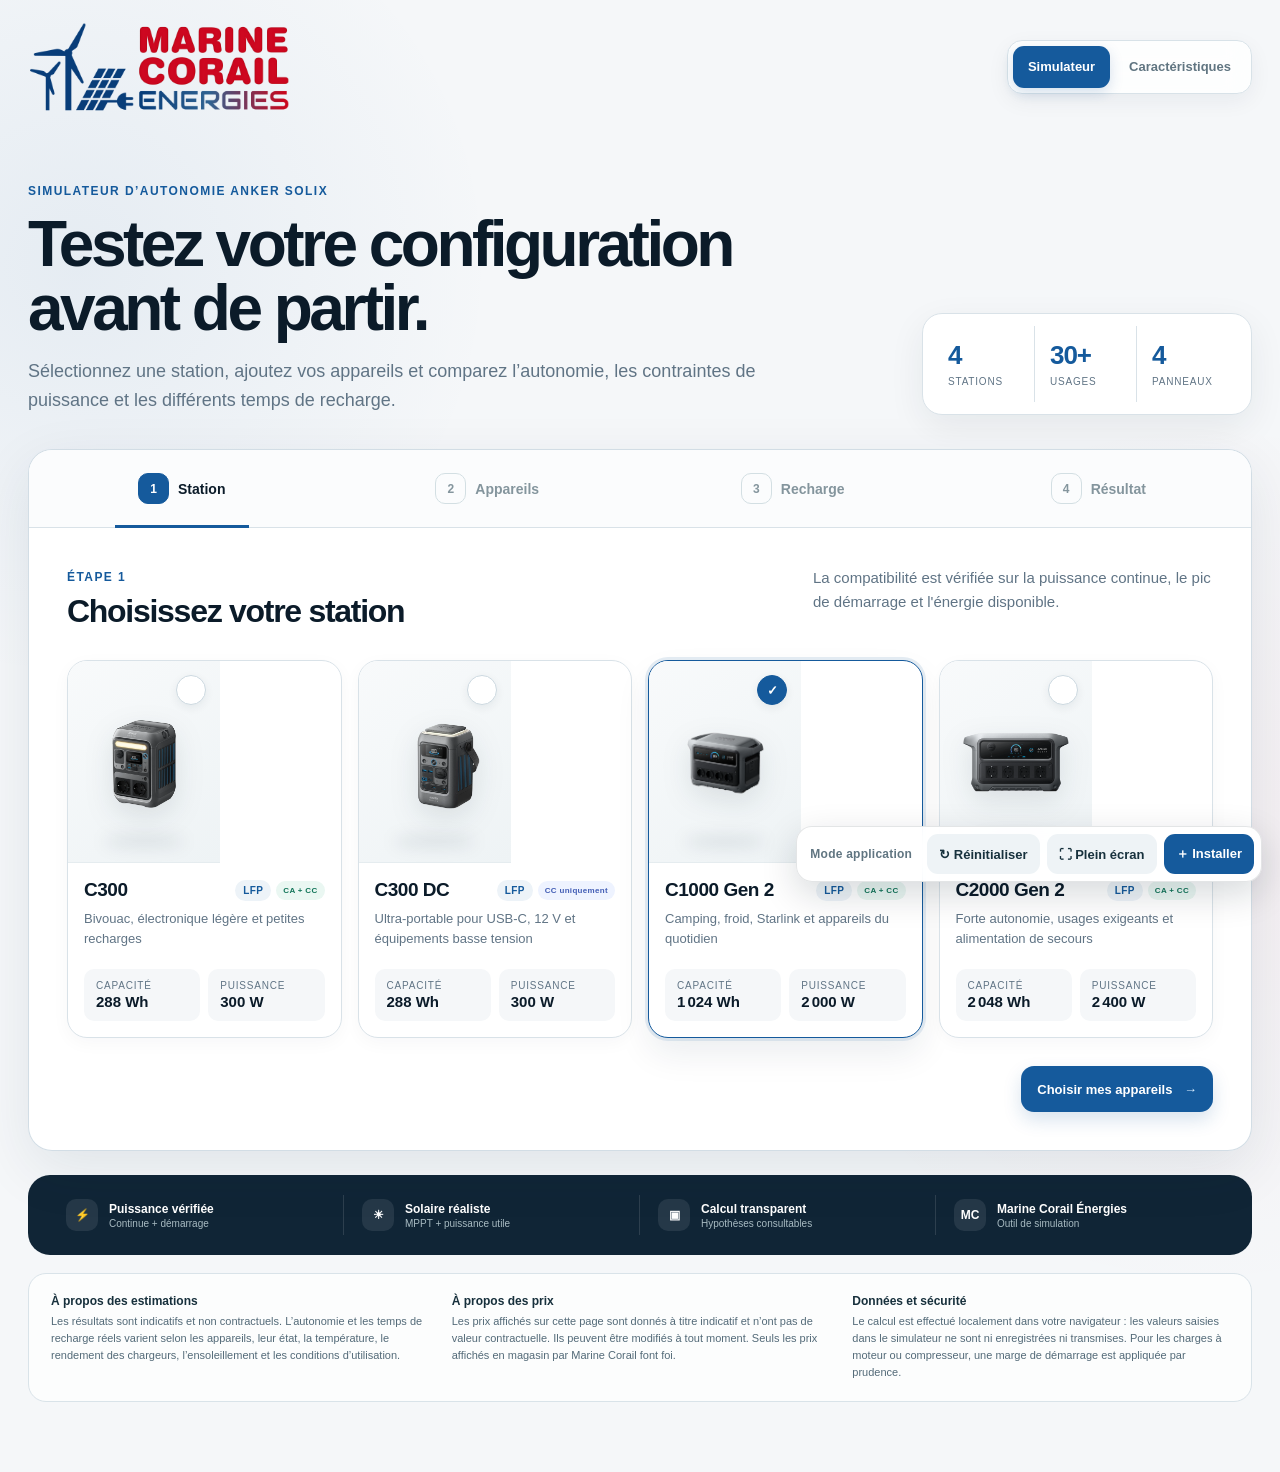
==== commit 093ca64f: "new v1.6.1" ====
--- a/app.html
+++ b/app.html
@@ -11,7 +11,7 @@
   <link rel="manifest" href="manifest.webmanifest" />
   <link rel="apple-touch-icon" href="assets/icons/apple-touch-icon.png" />
   <title>Anker SOLIX — Application | Marine Corail Énergies</title>
-  <link rel="stylesheet" href="styles.css" />
+  <link rel="stylesheet" href="styles.css?v=161" />
 </head>
 <body data-run-mode="app">
   <div class="ambient ambient-a"></div>
@@ -185,6 +185,18 @@
 
       <div id="specCards" class="spec-cards"></div>
 
+      <section class="accessory-guide">
+        <div class="section-heading specs-heading">
+          <div><span class="section-kicker">ACCESSOIRES & RECHARGE</span><h2>Panneaux, extension et chargeur alternateur</h2></div>
+          <p>Les prix sont lus depuis <code>prices.js</code> afin de pouvoir être modifiés sans toucher au reste de l’application.</p>
+        </div>
+        <div id="accessoryCards" class="accessory-cards"></div>
+      <div class="price-disclaimer">
+        <strong>Prix indicatifs</strong>
+        <p>Les prix affichés sur cette page sont donnés à titre indicatif et n’ont pas de valeur contractuelle. Ils peuvent être modifiés à tout moment. Seuls les prix affichés en magasin par Marine Corail font foi.</p>
+      </div>
+      </section>
+
       <section class="comparison-section">
         <div class="section-heading specs-heading">
           <div><span class="section-kicker">COMPARATIF</span><h2>Les différences essentielles</h2></div>
@@ -206,6 +218,10 @@
       <div>
         <strong>À propos des estimations</strong>
         <p>Les résultats sont indicatifs et non contractuels. L’autonomie et les temps de recharge réels varient selon les appareils, leur état, la température, le rendement des chargeurs, l’ensoleillement et les conditions d’utilisation.</p>
+      </div>
+      <div>
+        <strong>À propos des prix</strong>
+        <p>Les prix affichés sur cette page sont donnés à titre indicatif et n’ont pas de valeur contractuelle. Ils peuvent être modifiés à tout moment. Seuls les prix affichés en magasin par Marine Corail font foi.</p>
       </div>
       <div>
         <strong>Données et sécurité</strong>
@@ -230,8 +246,9 @@
     </form>
   </dialog>
 
-  <script src="data.js"></script>
-  <script src="app.js"></script>
-  <script src="shell-mode.js"></script>
+  <script src="data.js?v=161"></script>
+  <script src="prices.js?v=161"></script>
+  <script src="app.js?v=161"></script>
+  <script src="shell-mode.js?v=161"></script>
 </body>
 </html>
--- a/styles.css
+++ b/styles.css
@@ -758,8 +758,8 @@
   margin-top: 18px;
   padding: 20px 22px;
   display: grid;
-  grid-template-columns: 1fr 1fr;
-  gap: 28px;
+  grid-template-columns: repeat(3, minmax(0, 1fr));
+  gap: 24px;
   border: 1px solid #d9e3e9;
   border-radius: 18px;
   background: rgba(255,255,255,.72);
@@ -1114,3 +1114,57 @@
   .mode-control-btn span { display: none; }
   .mode-control-btn { font-size: 20px; }
 }
+
+/* v1.6 — prices & accessories */
+.spec-price-row { display:flex; align-items:center; justify-content:space-between; gap:12px; margin:2px 0 15px; padding:12px 14px; border:1px solid #d8e4ea; background:#fff; border-radius:13px; }
+.spec-price-row span { color:#657b87; font-size:11px; font-weight:700; }
+.spec-price-row strong { color:#0b5aa6; font-size:18px; letter-spacing:-.02em; text-align:right; }
+.spec-price-row .price-empty { color:#8798a2; font-size:13px; font-weight:700; }
+.accessory-guide { margin-top:34px; }
+.accessory-cards { display:grid; grid-template-columns:repeat(2,minmax(0,1fr)); gap:18px; }
+.accessory-card { display:grid; grid-template-columns:40% minmax(0,1fr); overflow:hidden; border:1px solid var(--line); border-radius:22px; background:#fff; box-shadow:0 10px 32px rgba(7,25,35,.055); }
+.accessory-media { display:grid; place-items:center; min-height:330px; padding:22px; background:linear-gradient(150deg,#f7fafb,#edf2f5); }
+.accessory-media img { width:100%; max-height:245px; object-fit:contain; filter:drop-shadow(0 15px 22px rgba(7,25,35,.12)); }
+.accessory-copy { padding:24px 22px; }
+.accessory-top h3 { margin:7px 0 3px; font-size:22px; line-height:1.05; letter-spacing:-.035em; }
+.product-ref { color:#738692; font-size:10px; font-weight:700; }
+.accessory-copy > p { margin:12px 0 14px; color:var(--muted); font-size:13px; line-height:1.5; }
+.accessory-key-grid { display:grid; grid-template-columns:repeat(2,1fr); gap:8px; }
+.accessory-key-grid > div { padding:10px; border-radius:12px; background:#f5f8fa; }
+.accessory-key-grid span { display:block; color:#70838e; font-size:9px; text-transform:uppercase; letter-spacing:.07em; }
+.accessory-key-grid strong { display:block; margin-top:3px; font-size:14px; line-height:1.25; }
+.accessory-price { margin-bottom:12px; }
+@media (max-width:1100px) { .accessory-cards { grid-template-columns:1fr; } .accessory-card { grid-template-columns:34% minmax(0,1fr); } }
+@media (max-width:680px) { .accessory-card { grid-template-columns:1fr; } .accessory-media { min-height:210px; padding:16px; } .accessory-media img { max-height:190px; } .accessory-copy { padding:19px 17px; } .accessory-key-grid { grid-template-columns:1fr 1fr; } .spec-price-row strong { font-size:16px; } }
+.accessory-media::after { content:"ANKER SOLIX"; position:absolute; color:#9aabb4; font-size:11px; font-weight:900; letter-spacing:.12em; z-index:0; }
+.accessory-media { position:relative; }
+.accessory-media img { position:relative; z-index:1; }
+
+
+/* V1.6.1 — mentions prix */
+.price-disclaimer {
+  margin-top: 18px;
+  padding: 14px 16px;
+  border: 1px solid #d9e3e9;
+  border-radius: 14px;
+  background: rgba(255,255,255,.74);
+  color: #536a78;
+}
+.price-disclaimer strong {
+  display: block;
+  margin-bottom: 4px;
+  color: #17303c;
+  font-size: 12px;
+}
+.price-disclaimer p {
+  margin: 0;
+  font-size: 11px;
+  line-height: 1.55;
+}
+@media (max-width: 1100px) {
+  .simulator-footer { grid-template-columns: 1fr; }
+}
+@media (max-width: 760px) {
+  .price-disclaimer strong { font-size: 13px; }
+  .price-disclaimer p { font-size: 12px; }
+}
